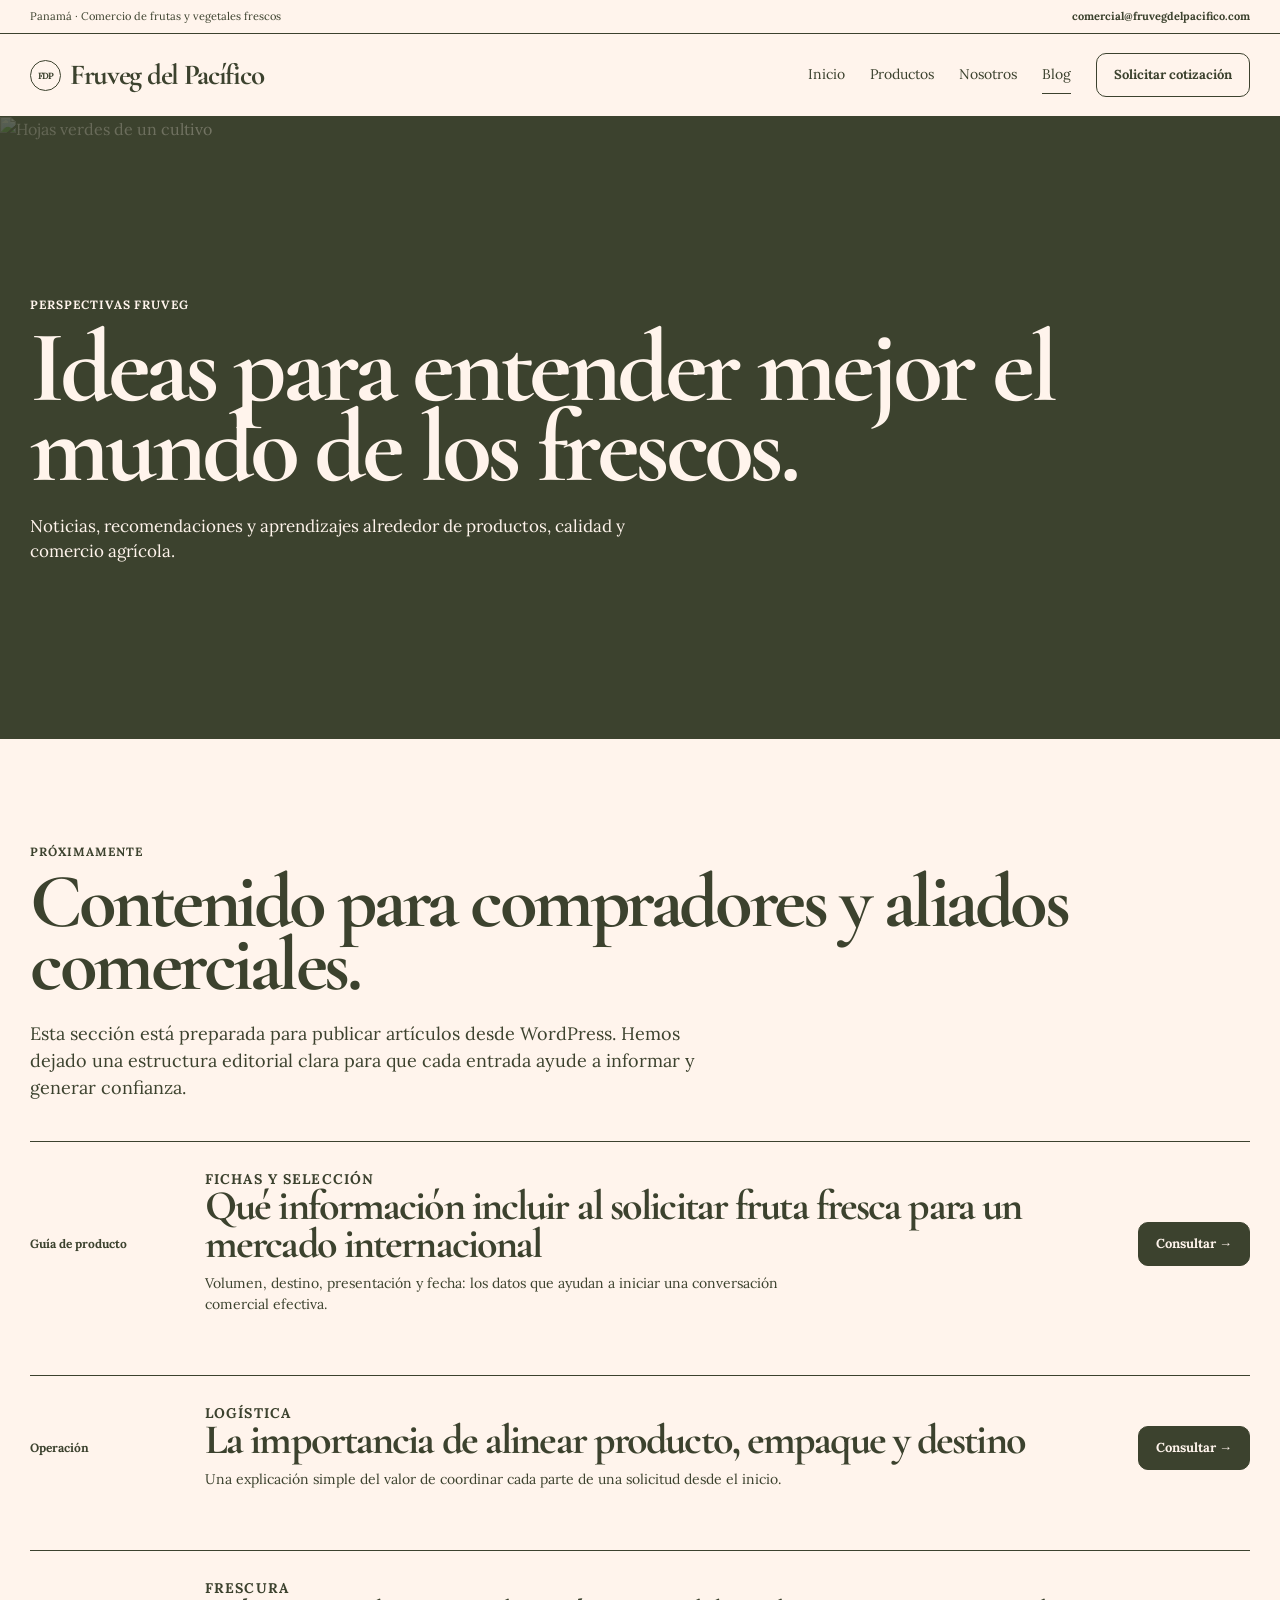
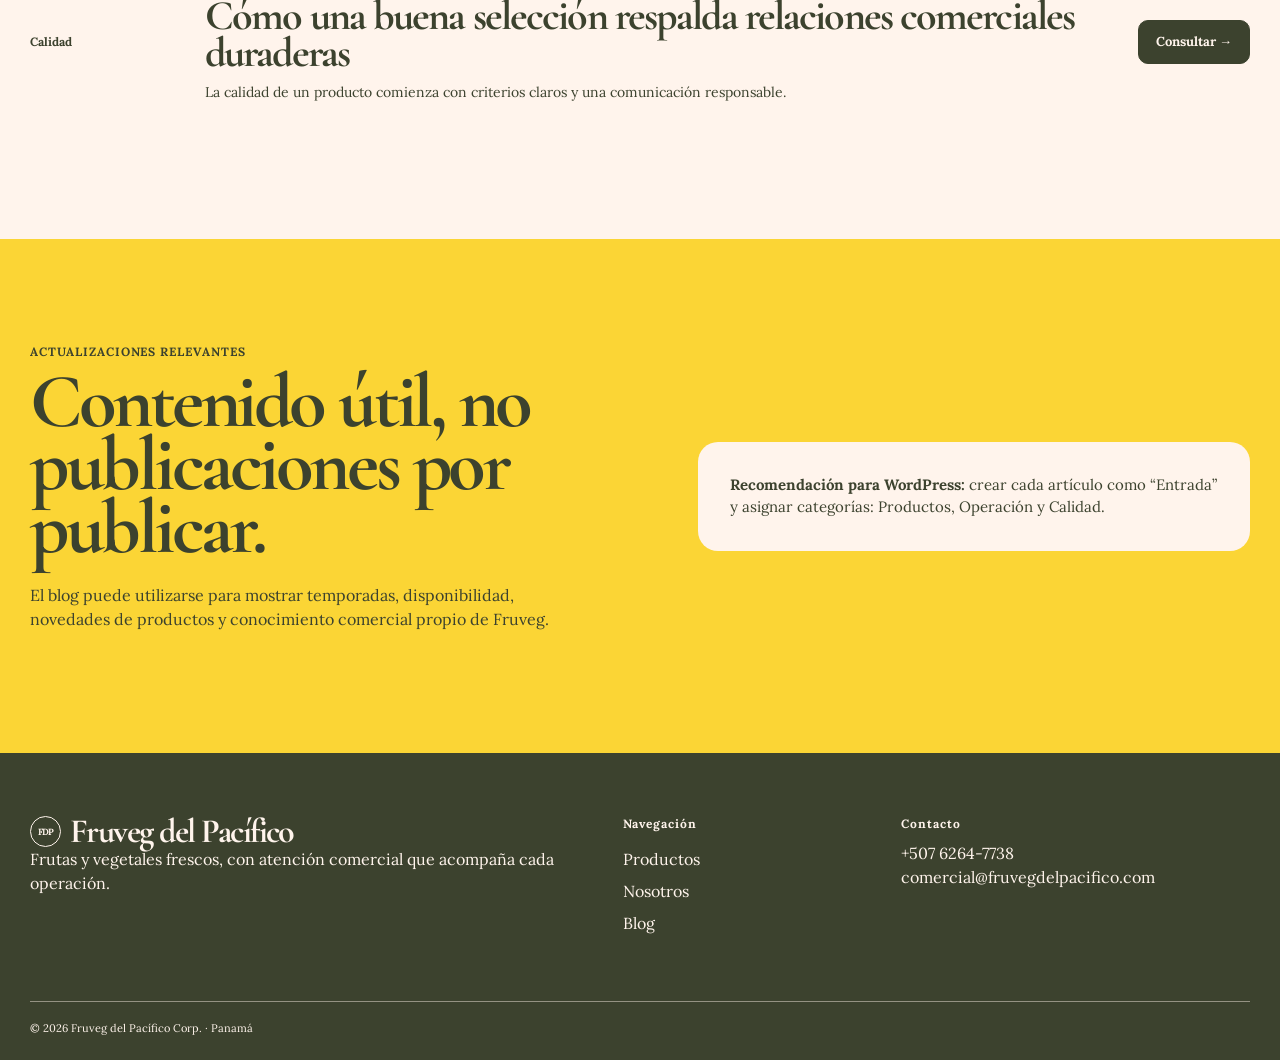
==== blog.html @ 89d1ddf8 "Initial Fruveg del Pacifico website" ====
<!doctype html><html lang="es"><head><meta charset="utf-8"><meta name="viewport" content="width=device-width,initial-scale=1"><meta name="description" content="Actualidad y conocimientos de Fruveg del Pacífico."><title>Blog | Fruveg del Pacífico</title><link rel="stylesheet" href="site.css"></head><body>
<div class="topline"><div class="container"><span>Panamá · Comercio de frutas y vegetales frescos</span><a href="mailto:comercial@fruvegdelpacifico.com">comercial@fruvegdelpacifico.com</a></div></div><header><div class="container nav"><a class="brand" href="index.html"><span class="brand-mark">FDP</span>Fruveg del Pacífico</a><button class="menu" aria-expanded="false" aria-controls="nav">Menú</button><nav class="nav-links" id="nav" aria-label="Navegación principal"><a href="index.html">Inicio</a><a href="productos.html">Productos</a><a href="nosotros.html">Nosotros</a><a class="active" href="blog.html">Blog</a><a href="contacto.html" class="button button-primary">Solicitar cotización</a></nav></div></header>
<main><section class="page-hero"><img src="https://images.unsplash.com/photo-1501004318641-b39e6451bec6?auto=format&fit=crop&w=2200&q=85" alt="Hojas verdes de un cultivo"><div class="container"><p class="eyebrow">Perspectivas Fruveg</p><h1>Ideas para entender mejor el mundo de los frescos.</h1><p>Noticias, recomendaciones y aprendizajes alrededor de productos, calidad y comercio agrícola.</p></div></section>
<section><div class="container"><p class="eyebrow">Próximamente</p><h2>Contenido para compradores y aliados comerciales.</h2><p class="lead">Esta sección está preparada para publicar artículos desde WordPress. Hemos dejado una estructura editorial clara para que cada entrada ayude a informar y generar confianza.</p><div class="grid" style="margin-top:40px"><article class="article"><time>Guía de producto</time><div><p class="tag">Fichas y selección</p><h3>Qué información incluir al solicitar fruta fresca para un mercado internacional</h3><p>Volumen, destino, presentación y fecha: los datos que ayudan a iniciar una conversación comercial efectiva.</p></div><a class="button button-dark" href="contacto.html">Consultar →</a></article><article class="article"><time>Operación</time><div><p class="tag">Logística</p><h3>La importancia de alinear producto, empaque y destino</h3><p>Una explicación simple del valor de coordinar cada parte de una solicitud desde el inicio.</p></div><a class="button button-dark" href="contacto.html">Consultar →</a></article><article class="article"><time>Calidad</time><div><p class="tag">Frescura</p><h3>Cómo una buena selección respalda relaciones comerciales duraderas</h3><p>La calidad de un producto comienza con criterios claros y una comunicación responsable.</p></div><a class="button button-dark" href="contacto.html">Consultar →</a></article></div></div></section><section class="soft"><div class="container split"><div><p class="eyebrow">Actualizaciones relevantes</p><h2>Contenido útil, no publicaciones por publicar.</h2><p>El blog puede utilizarse para mostrar temporadas, disponibilidad, novedades de productos y conocimiento comercial propio de Fruveg.</p></div><div class="notice"><strong>Recomendación para WordPress:</strong> crear cada artículo como “Entrada” y asignar categorías: Productos, Operación y Calidad.</div></div></section></main>
<footer><div class="container"><div class="footer-grid"><div><a class="brand" href="index.html"><span class="brand-mark">FDP</span>Fruveg del Pacífico</a><p>Frutas y vegetales frescos, con atención comercial que acompaña cada operación.</p></div><div><h3>Navegación</h3><ul><li><a href="productos.html">Productos</a></li><li><a href="nosotros.html">Nosotros</a></li><li><a href="blog.html">Blog</a></li></ul></div><div><h3>Contacto</h3><p><a href="https://wa.me/50762647738">+507 6264-7738</a><br><a href="mailto:comercial@fruvegdelpacifico.com">comercial@fruvegdelpacifico.com</a></p></div></div><div class="footer-note">© 2026 Fruveg del Pacífico Corp. · Panamá</div></div></footer><script src="site.js"></script></body></html>
---- site.css ----
@import url('https://fonts.googleapis.com/css2?family=Cormorant+Garamond:ital,wght@0,500;0,600;0,700;1,600&family=Lora:wght@400;500;600;700&display=swap');
:root{--ink:#3c422e;--cream:#fff4ec;--peach:#f6e6d9;--green:#9eef80;--yellow:#fbd535;--cta:#d1e030;--body:'Lora',Georgia,serif;--display:'Cormorant Garamond',Georgia,serif}*{box-sizing:border-box}html{scroll-behavior:smooth}body{margin:0;background:var(--cream);color:var(--ink);font:16px/1.5 var(--body)}a{color:inherit;text-decoration:none}img{display:block;width:100%;object-fit:cover}.container{width:min(1330px,calc(100% - 60px));margin:auto}.topline{border-bottom:1px solid var(--ink);font-size:11px}.topline .container{min-height:33px;display:flex;justify-content:space-between;align-items:center}.topline a{font-weight:700}.topline a:hover{color:#6d8238}header{border-bottom:1px solid var(--ink);background:var(--cream)}.nav{height:82px;display:flex;align-items:center;gap:26px}.brand{display:flex;align-items:center;gap:9px;font:700 29px/.7 var(--display);letter-spacing:-.045em}.brand-mark{display:grid;place-items:center;width:31px;height:31px;border:1px solid var(--ink);border-radius:50%;font:700 9px var(--body);letter-spacing:-.08em}.nav-links{margin-left:auto;display:flex;align-items:center;gap:25px;font-size:14px}.nav-links a:not(.button){border-bottom:1px solid transparent;padding:8px 0}.nav-links a:not(.button):hover,.nav-links .active:not(.button){border-color:var(--ink)}.menu{display:none;background:none;border:0;color:var(--ink);font:700 14px var(--body)}.button{display:inline-flex;align-items:center;justify-content:center;min-height:44px;border-radius:10px;padding:11px 17px;font-size:13px;font-weight:700;transition:.2s}.button-primary{border:1px solid var(--ink);background:var(--cream)}.button-primary:hover{background:var(--cta)}.button-dark{background:var(--ink);color:var(--cream);border:1px solid var(--ink)}.button-dark:hover{background:var(--cta);color:var(--ink)}.button:focus-visible,a:focus-visible,button:focus-visible,input:focus-visible,textarea:focus-visible,select:focus-visible{outline:3px solid var(--yellow);outline-offset:3px}.eyebrow,.tag{margin:0 0 13px;font-size:12px;font-weight:700;letter-spacing:.08em;line-height:1.1;text-transform:uppercase}h1,h2,h3,p{margin-top:0}h1,h2,h3{font-family:var(--display);letter-spacing:-.045em}h1{font-size:clamp(60px,8vw,126px);line-height:.78;margin-bottom:26px}h2{font-size:clamp(52px,6vw,94px);line-height:.82;margin-bottom:23px}h3{font-size:35px;line-height:.9;margin-bottom:10px}.page-hero{position:relative;min-height:475px;display:flex;align-items:end;overflow:hidden;background:var(--ink);color:var(--cream)}.page-hero:after{content:"";position:absolute;inset:0;background:linear-gradient(90deg,rgba(60,66,46,.82),rgba(60,66,46,.2))}.page-hero img{position:absolute;inset:0;height:100%}.page-hero .container{position:relative;z-index:1;padding:75px 0 68px;max-width:1330px}.page-hero .eyebrow{margin-bottom:17px}.page-hero p:last-child{max-width:620px;font-size:17px;margin-bottom:0}section{padding:106px 0}.lead{max-width:690px;font-size:18px}.grid{display:grid;gap:30px}.grid-2{grid-template-columns:repeat(2,1fr)}.grid-3{grid-template-columns:repeat(3,1fr)}.card{background:transparent}.card img{height:350px;border-radius:20px}.card:nth-child(even){padding-top:65px}.card-body{padding:17px 0 0}.card-body>p:not(.tag){max-width:490px}.tag{font-size:11px}.soft{background:var(--yellow)}.split{display:grid;grid-template-columns:1fr 1fr;gap:9vw;align-items:center}.split img{height:530px;border-radius:20px}.notice{background:var(--cream);padding:32px;border-radius:20px;font-size:15px}.dark{background:var(--green)}.dark p{max-width:490px}.dark .eyebrow{margin-bottom:17px}.stat{border-top:1px solid var(--ink);padding:20px 0}.stat strong{display:block;font:600 clamp(46px,5vw,73px)/.8 var(--display);letter-spacing:-.06em}.process-head{display:flex;align-items:end;justify-content:space-between;gap:40px;margin-bottom:40px}.process-head>p{max-width:420px}.steps{display:grid;grid-template-columns:repeat(4,1fr);gap:24px}.step{border-top:1px solid var(--ink);padding-top:16px}.step span{font-size:12px;font-weight:700}.step p{font-size:14px}.article{display:grid;grid-template-columns:145px 1fr auto;gap:30px;align-items:center;border-top:1px solid var(--ink);padding:30px 0}.article time{font-size:12px;font-weight:700}.article h3{font-size:42px}.article p{margin:0;max-width:640px;font-size:14px}.quality-list{padding:0;list-style:none;columns:2;margin:30px 0}.quality-list li{border-top:1px solid var(--ink);padding:13px 0;font-size:14px}.form-wrap{background:var(--peach);padding:48px;border-radius:20px}.form-grid{display:grid;grid-template-columns:repeat(2,1fr);gap:17px}.full{grid-column:1/-1}label{display:block;margin-bottom:7px;font-size:12px;font-weight:700}input,textarea,select{width:100%;border:1px solid var(--ink);border-radius:10px;background:var(--cream);padding:12px;font:14px var(--body);color:var(--ink)}textarea{min-height:135px;resize:vertical}.contact-info{background:var(--green);padding:45px;border-radius:20px}.contact-info h2{font-size:clamp(48px,5vw,70px)}.contact-info h3{font:700 13px var(--body);letter-spacing:.08em;text-transform:uppercase;margin:28px 0 5px}.contact-info a{font-weight:700;border-bottom:1px solid var(--ink)}footer{background:var(--ink);color:var(--cream);padding:63px 0 23px}.footer-grid{display:grid;grid-template-columns:1.6fr .7fr 1fr;gap:34px;padding-bottom:50px}.footer-grid h3{font:700 12px var(--body);letter-spacing:.08em}.footer-grid ul{padding:0;list-style:none}.footer-grid li{margin:8px 0}.footer-grid a:hover{color:var(--green)}.footer-note{border-top:1px solid rgba(255,244,236,.45);padding-top:18px;font-size:11px}.footer-grid .brand{font-size:34px}.footer-grid .brand-mark{color:var(--cream);border-color:var(--cream)}@media(max-width:790px){.container{width:min(100% - 34px,1330px)}.topline .container span{display:none}.topline .container{justify-content:center}.nav{height:76px}.nav-links{display:none;position:absolute;top:109px;left:0;right:0;z-index:5;margin:0;padding:24px 17px;background:var(--cream);border-bottom:1px solid var(--ink);flex-direction:column;align-items:flex-start}.nav-links.open{display:flex}.menu{display:block;margin-left:auto}.page-hero{min-height:390px}.page-hero .container{padding:58px 0}.page-hero p:last-child{font-size:15px}.grid-2,.grid-3,.split,.form-grid,.footer-grid{grid-template-columns:1fr}.card:nth-child(even){padding-top:0}.card img{height:340px}.split{gap:37px}.split img{height:420px}.process-head{display:block}.steps{grid-template-columns:1fr 1fr}.article{grid-template-columns:1fr;gap:12px}.article h3{font-size:38px}.article .button{justify-self:start}.form-wrap,.contact-info{padding:30px}.quality-list{columns:1}section{padding:73px 0}}@media(max-width:520px){h1{font-size:clamp(60px,18vw,88px)}h2{font-size:clamp(50px,16vw,72px)}.brand{font-size:25px}.brand-mark{width:27px;height:27px;font-size:8px}.button-primary{padding:9px 10px;font-size:11px}.steps{grid-template-columns:1fr}.card img{height:290px}.full{grid-column:auto}.page-hero{min-height:355px}.page-hero .container{padding-bottom:45px}}@media(prefers-reduced-motion:reduce){*,*:before,*:after{scroll-behavior:auto!important;transition:none!important}}
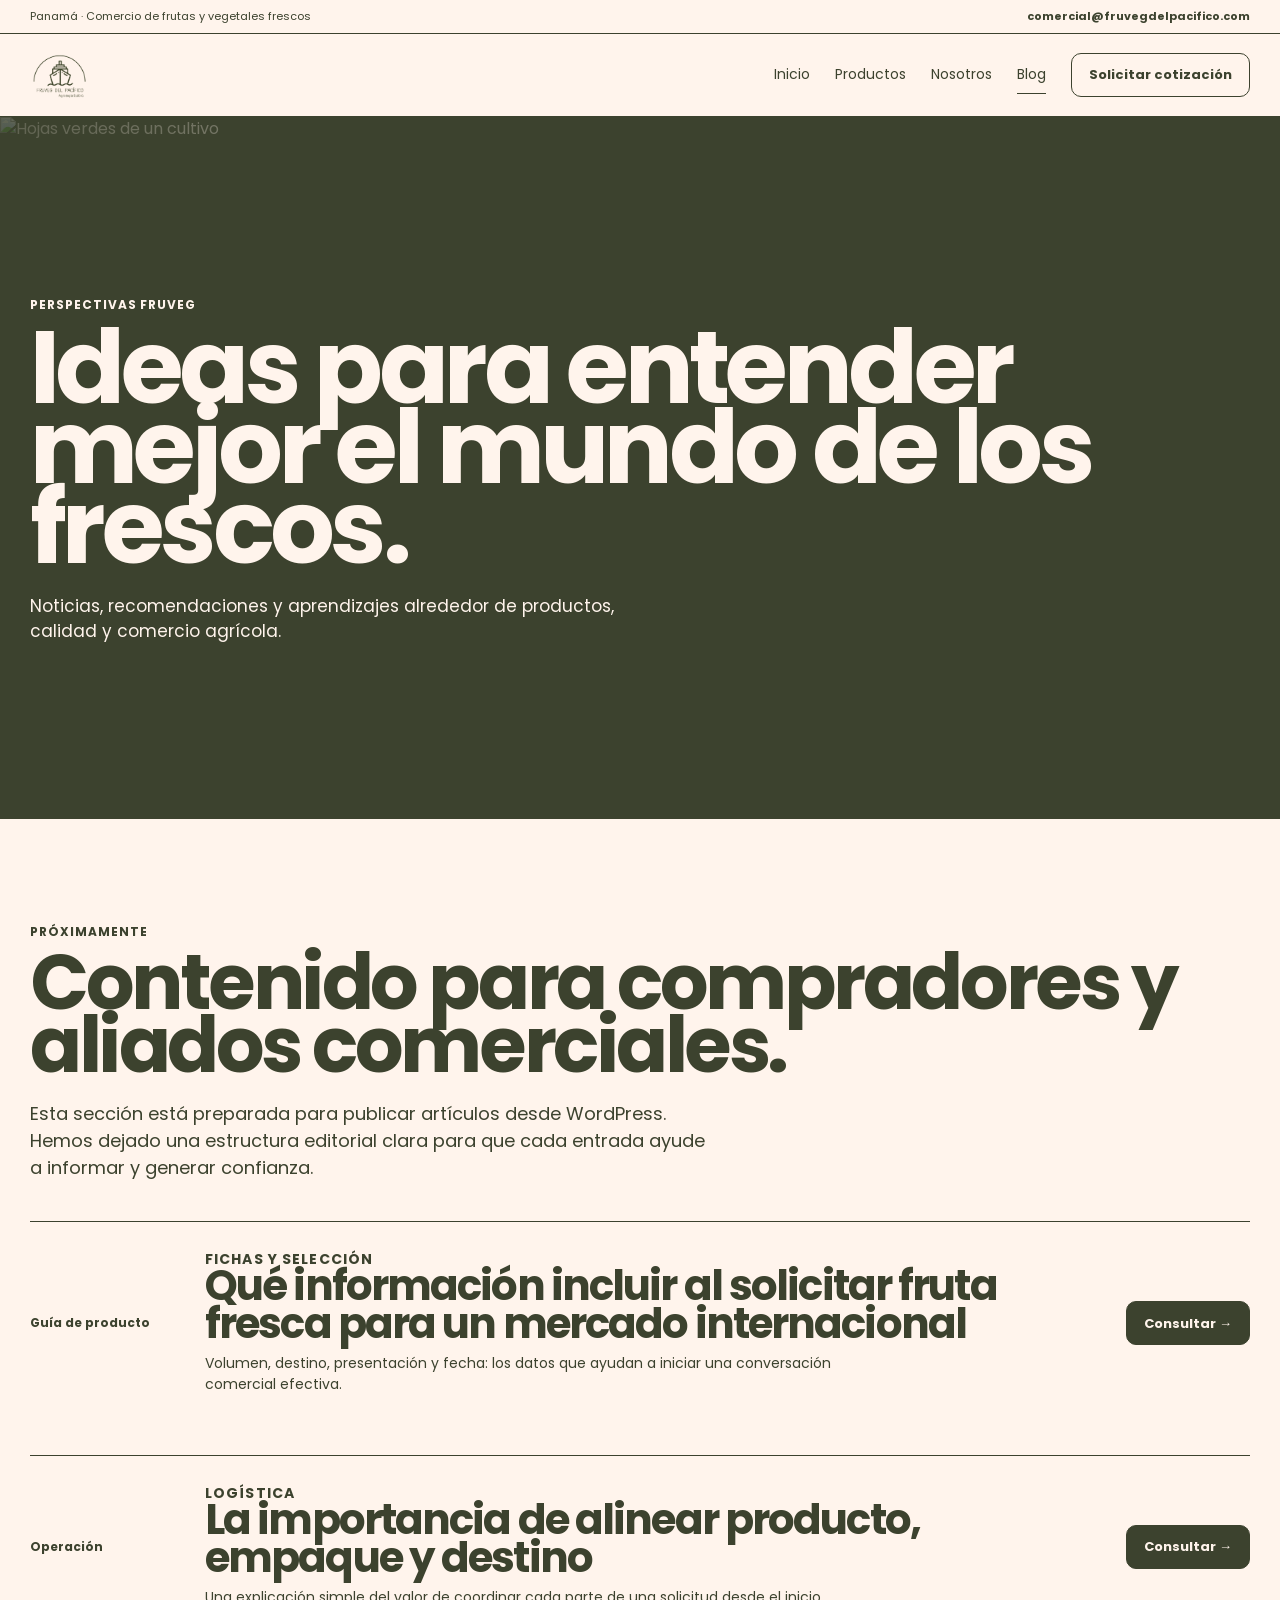
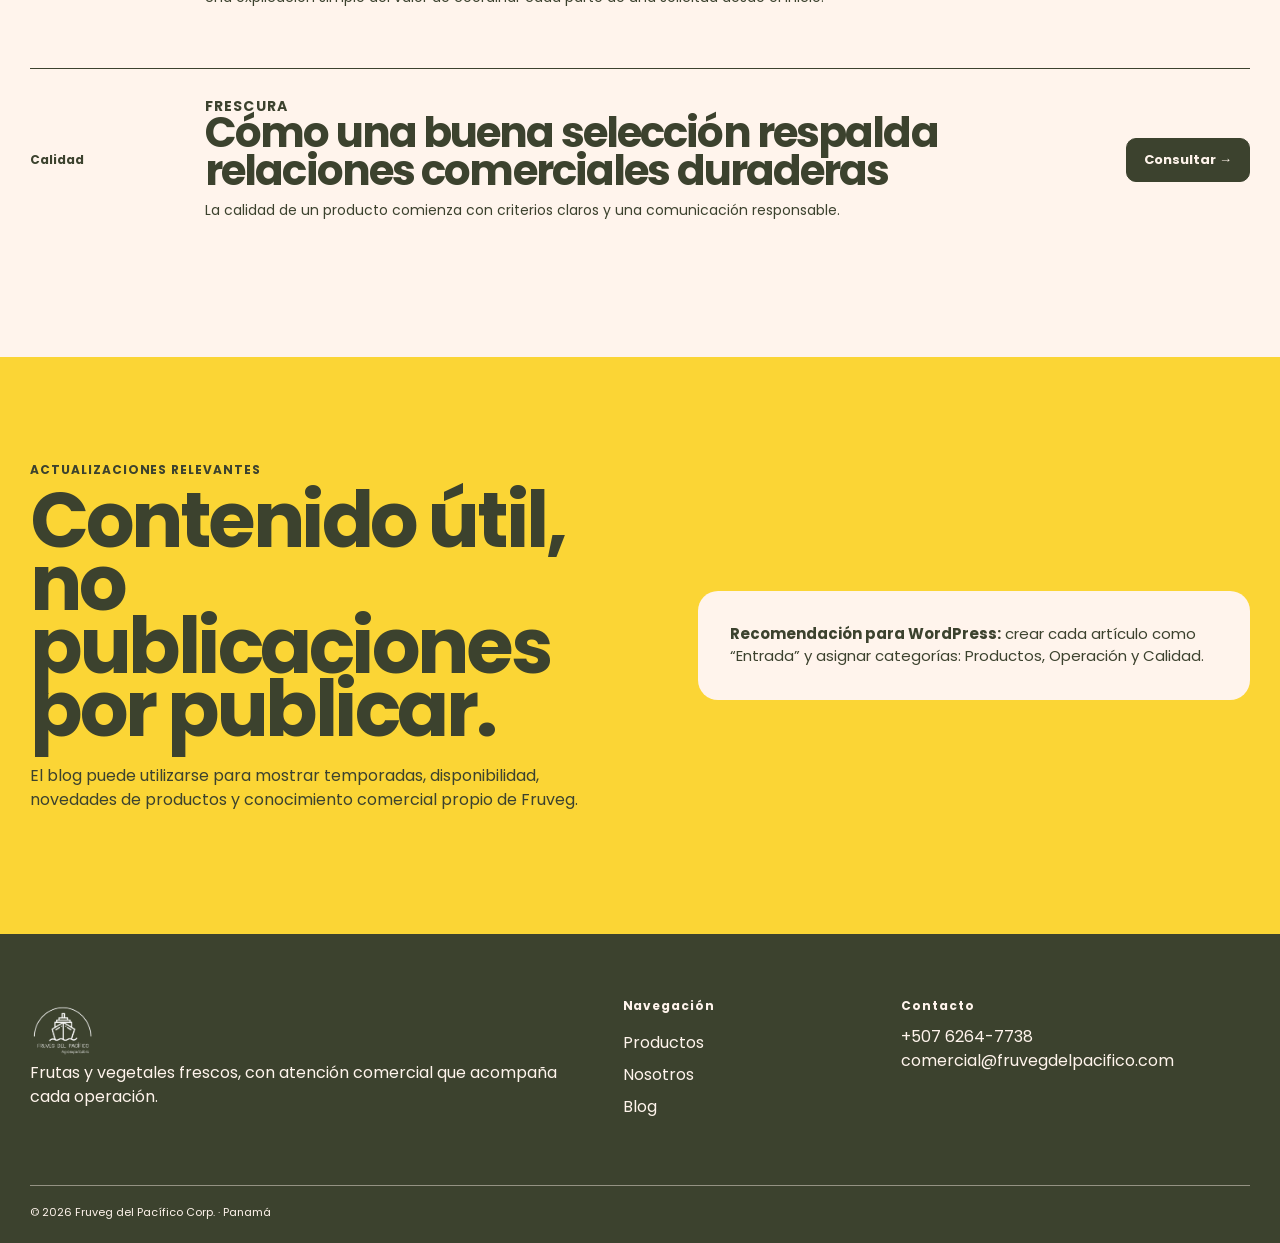
==== commit dd1d25c3: "Apply olive logo and Poppins typography" ====
--- a/blog.html
+++ b/blog.html
@@ -1,4 +1,4 @@
-<!doctype html><html lang="es"><head><meta charset="utf-8"><meta name="viewport" content="width=device-width,initial-scale=1"><meta name="description" content="Actualidad y conocimientos de Fruveg del Pacífico."><title>Blog | Fruveg del Pacífico</title><link rel="stylesheet" href="site.css"></head><body>
+<!doctype html><html lang="es"><head><meta charset="utf-8"><meta name="viewport" content="width=device-width,initial-scale=1"><meta name="description" content="Actualidad y conocimientos de Fruveg del Pacífico."><title>Blog | Fruveg del Pacífico</title><link rel="stylesheet" href="site.css"><link rel="stylesheet" href="branding.css"></head><body>
 <div class="topline"><div class="container"><span>Panamá · Comercio de frutas y vegetales frescos</span><a href="mailto:comercial@fruvegdelpacifico.com">comercial@fruvegdelpacifico.com</a></div></div><header><div class="container nav"><a class="brand" href="index.html"><span class="brand-mark">FDP</span>Fruveg del Pacífico</a><button class="menu" aria-expanded="false" aria-controls="nav">Menú</button><nav class="nav-links" id="nav" aria-label="Navegación principal"><a href="index.html">Inicio</a><a href="productos.html">Productos</a><a href="nosotros.html">Nosotros</a><a class="active" href="blog.html">Blog</a><a href="contacto.html" class="button button-primary">Solicitar cotización</a></nav></div></header>
 <main><section class="page-hero"><img src="https://images.unsplash.com/photo-1501004318641-b39e6451bec6?auto=format&fit=crop&w=2200&q=85" alt="Hojas verdes de un cultivo"><div class="container"><p class="eyebrow">Perspectivas Fruveg</p><h1>Ideas para entender mejor el mundo de los frescos.</h1><p>Noticias, recomendaciones y aprendizajes alrededor de productos, calidad y comercio agrícola.</p></div></section>
 <section><div class="container"><p class="eyebrow">Próximamente</p><h2>Contenido para compradores y aliados comerciales.</h2><p class="lead">Esta sección está preparada para publicar artículos desde WordPress. Hemos dejado una estructura editorial clara para que cada entrada ayude a informar y generar confianza.</p><div class="grid" style="margin-top:40px"><article class="article"><time>Guía de producto</time><div><p class="tag">Fichas y selección</p><h3>Qué información incluir al solicitar fruta fresca para un mercado internacional</h3><p>Volumen, destino, presentación y fecha: los datos que ayudan a iniciar una conversación comercial efectiva.</p></div><a class="button button-dark" href="contacto.html">Consultar →</a></article><article class="article"><time>Operación</time><div><p class="tag">Logística</p><h3>La importancia de alinear producto, empaque y destino</h3><p>Una explicación simple del valor de coordinar cada parte de una solicitud desde el inicio.</p></div><a class="button button-dark" href="contacto.html">Consultar →</a></article><article class="article"><time>Calidad</time><div><p class="tag">Frescura</p><h3>Cómo una buena selección respalda relaciones comerciales duraderas</h3><p>La calidad de un producto comienza con criterios claros y una comunicación responsable.</p></div><a class="button button-dark" href="contacto.html">Consultar →</a></article></div></div></section><section class="soft"><div class="container split"><div><p class="eyebrow">Actualizaciones relevantes</p><h2>Contenido útil, no publicaciones por publicar.</h2><p>El blog puede utilizarse para mostrar temporadas, disponibilidad, novedades de productos y conocimiento comercial propio de Fruveg.</p></div><div class="notice"><strong>Recomendación para WordPress:</strong> crear cada artículo como “Entrada” y asignar categorías: Productos, Operación y Calidad.</div></div></section></main>
--- a/branding.css
+++ b/branding.css
@@ -0,0 +1,19 @@
+@import url('https://fonts.googleapis.com/css2?family=Poppins:ital,wght@0,400;0,500;0,600;0,700;1,500;1,600&display=swap');
+
+:root { --body: 'Poppins', Arial, sans-serif; --display: 'Poppins', Arial, sans-serif; }
+body, button, input, textarea, select { font-family: var(--body); }
+h1, h2, h3, .hero h1, .intro-grid h2, .feature-copy h2, .story-split h2, .contact-layout h2 { font-family: var(--display); }
+
+/* The supplied brand mark is used consistently, with an olive version on light surfaces. */
+.wordmark, .brand { background: url('resources/logo-olive.png') left center / contain no-repeat; font-size: 0 !important; line-height: 0; }
+.wordmark { width: 150px; height: 60px; flex: 0 0 150px; }
+.brand { width: 178px; height: 58px; flex: 0 0 178px; }
+.wordmark > *, .brand-mark { display: none !important; }
+footer .wordmark, footer .brand { filter: brightness(0) invert(1); }
+footer .wordmark { width: 178px; height: 68px; flex-basis: 178px; }
+footer .brand { width: 190px; height: 64px; flex-basis: 190px; }
+
+@media (max-width: 760px) {
+  .wordmark { width: 128px; height: 52px; flex-basis: 128px; }
+  .brand { width: 145px; height: 50px; flex-basis: 145px; }
+}
